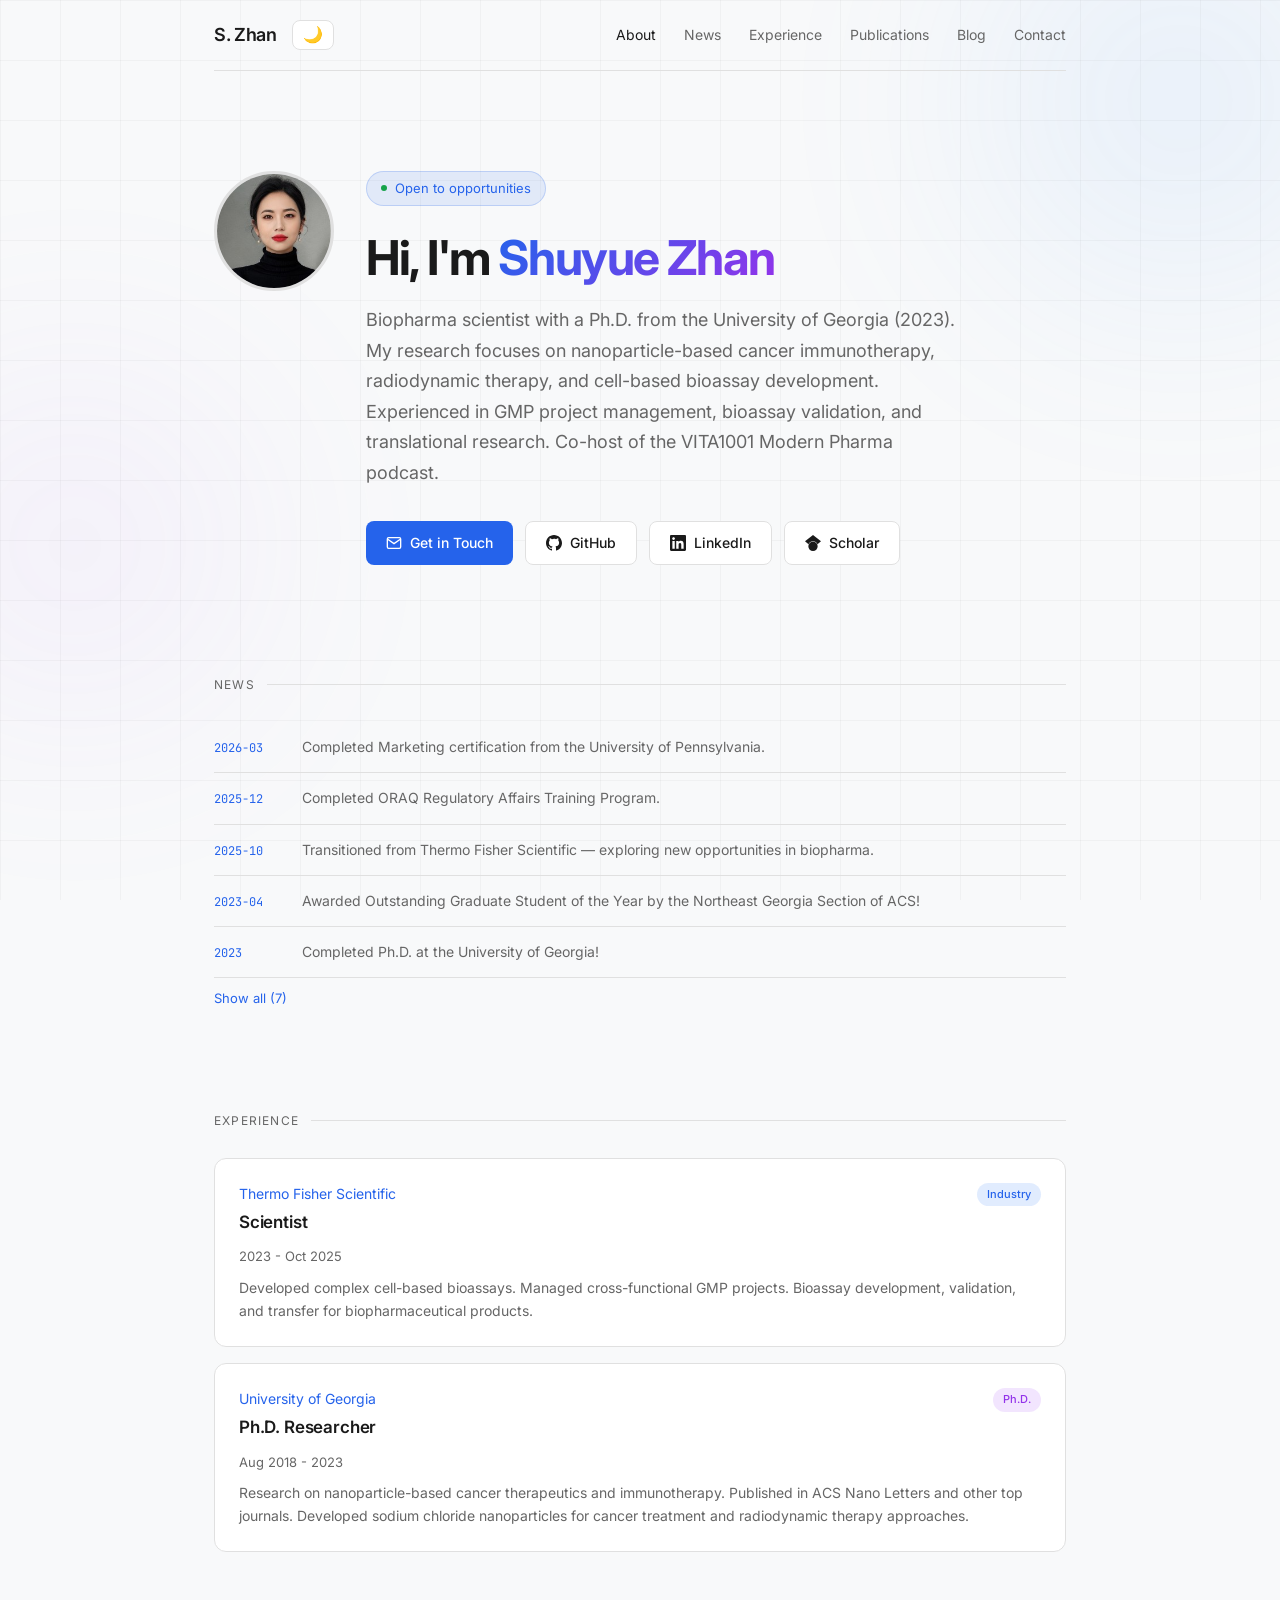
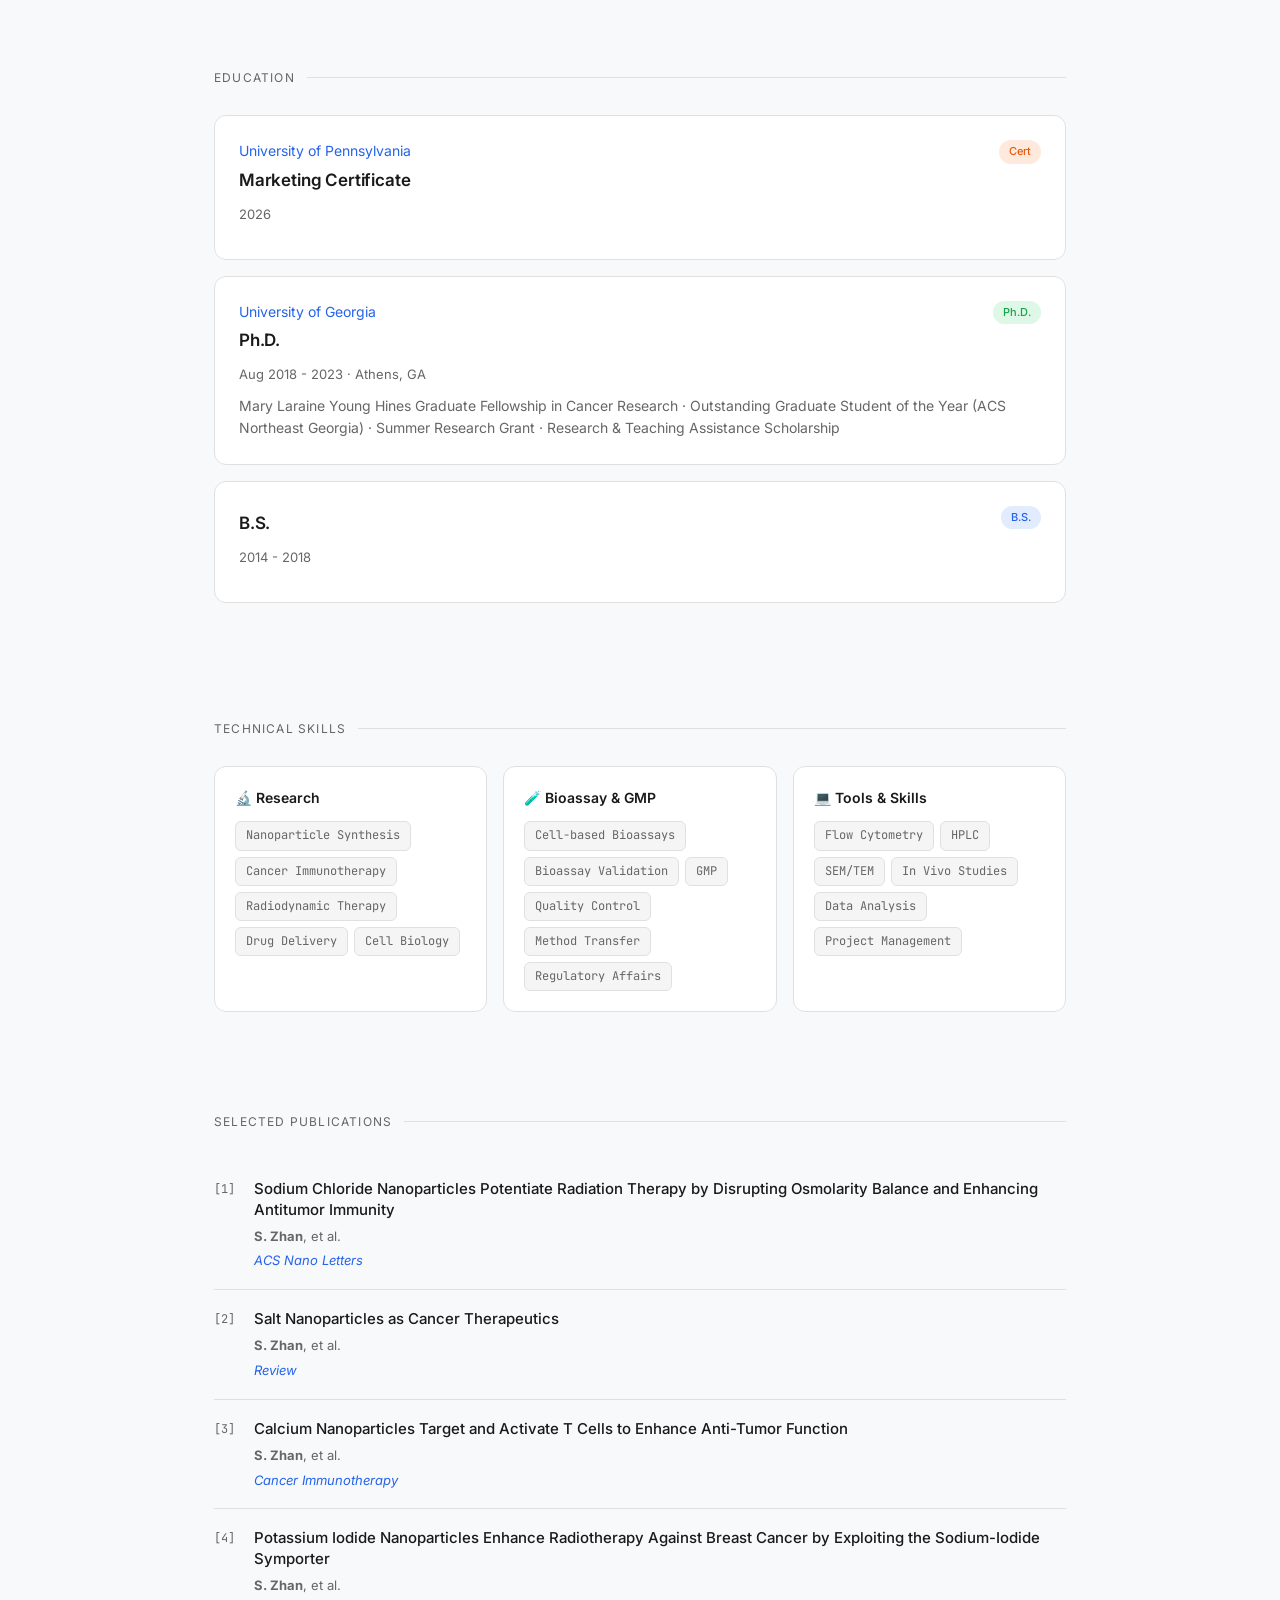
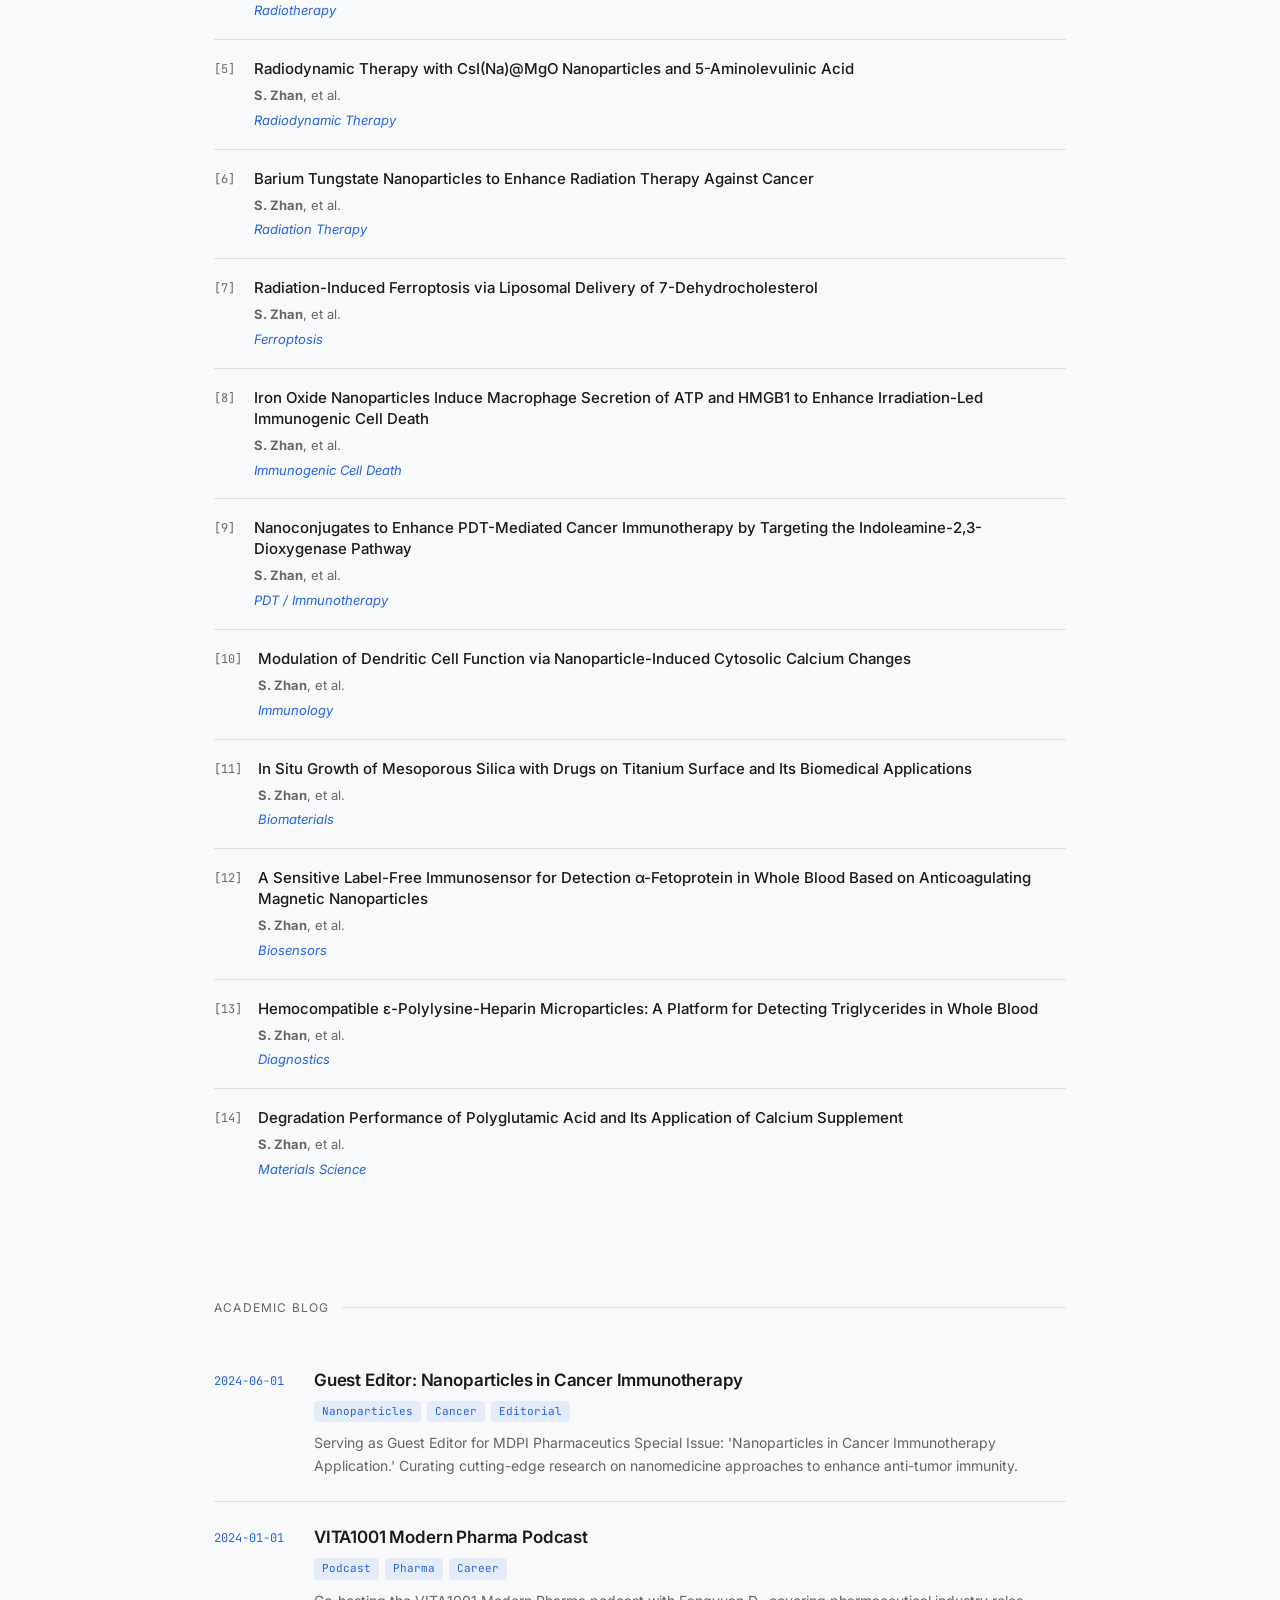
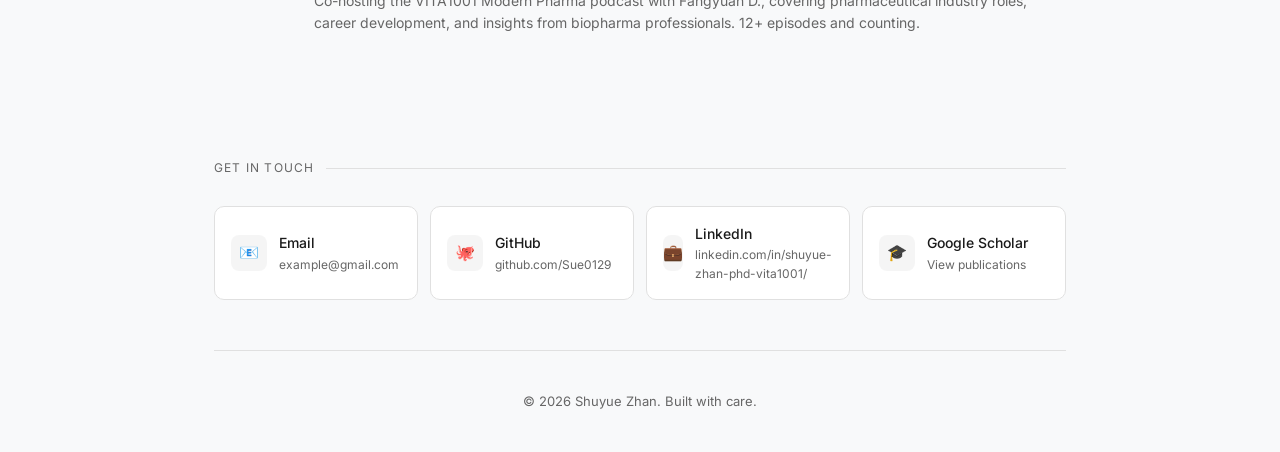
==== index.html @ 9979ed44 "Initial commit: Shuyue Zhan personal homepage" ====
<!DOCTYPE html>
<html lang="en">
<head>
  <meta charset="UTF-8">
  <meta name="viewport" content="width=device-width, initial-scale=1.0">
  <title>Shuyue Zhan — Biopharma Scientist</title>
  <link href="https://fonts.googleapis.com/css2?family=Inter:wght@300;400;500;600;700&family=JetBrains+Mono:wght@400;500&display=swap" rel="stylesheet">
  <link rel="stylesheet" href="style.css">
</head>
<body>
  <div class="glow-orb glow-1"></div>
  <div class="glow-orb glow-2"></div>

  <div class="container">
    <nav id="nav"></nav>

    <!-- Hero -->
    <div class="hero" id="about">
      <div class="hero-top">
        <img src="photo.jpg" alt="Ruijie Jiang" class="hero-photo">
        <div>
          <div class="hero-badge"><span class="dot"></span><span id="hero-badge"></span></div>
          <h1>Hi, I'm <span class="gradient" id="hero-name"></span></h1>
          <p class="hero-desc" id="hero-desc"></p>
          <div class="hero-links" id="hero-links"></div>
        </div>
      </div>
    </div>

    <!-- News (preview) -->
    <section id="news">
      <div class="section-title">News</div>
      <ul class="news-list" id="news-list"></ul>
    </section>

    <!-- Experience -->
    <section id="experience">
      <div class="section-title">Experience</div>
      <div id="experience-list"></div>
    </section>

    <!-- Education -->
    <section id="education">
      <div class="section-title">Education</div>
      <div id="education-list"></div>
    </section>

    <!-- Skills -->
    <section id="skills">
      <div class="section-title">Technical Skills</div>
      <div class="skills-grid" id="skills-grid"></div>
    </section>

    <!-- Publications (preview) -->
    <section id="publications">
      <div class="section-title">Selected Publications</div>
      <div id="pub-list"></div>
    </section>

    <!-- Blog (preview) -->
    <section id="blog">
      <div class="section-title">Academic Blog</div>
      <div class="blog-grid" id="blog-grid"></div>
    </section>

    <!-- Contact -->
    <section id="contact">
      <div class="section-title">Get in Touch</div>
      <div class="contact-grid" id="contact-grid"></div>
    </section>

    <footer id="footer"></footer>
  </div>

  <script src="data.js"></script>
  <script src="render.js"></script>
  <script>
    // Nav — links to dedicated pages
    renderNav('nav', '', 'about');
    initTheme();

    // Hero
    $('hero-badge').textContent = SITE.badge;
    $('hero-name').textContent = SITE.name;
    $('hero-desc').textContent = SITE.heroDesc;
    $('hero-links').innerHTML = `
      <a href="mailto:${SITE.email}" class="btn-primary">${ICONS.mail} Get in Touch</a>
      <a href="${SITE.github}" class="btn-secondary" target="_blank">${ICONS.github} GitHub</a>
      <a href="${SITE.linkedin}" class="btn-secondary" target="_blank">${ICONS.linkedin} LinkedIn</a>
      <a href="${SITE.scholar}" class="btn-secondary" target="_blank">${ICONS.scholar} Scholar</a>
    `;

    // Sections
    renderNews('news-list', false);
    renderCards(SITE.experience, 'experience-list');
    renderCards(SITE.education, 'education-list');
    renderSkills('skills-grid');
    renderPublications('pub-list');
    renderBlog('blog-grid', '');
    renderContact('contact-grid');
    renderFooter('footer');
  </script>
</body>
</html>
---- style.css ----
/* ============================================================
   style.css — 日夜双主题 + 所有组件样式
   ============================================================ */

/* ---- Night theme (default) ---- */
:root {
  --bg: #0a0a0a;
  --bg-card: #111111;
  --bg-card-hover: #1a1a1a;
  --border: #222;
  --text: #e5e5e5;
  --text-muted: #888;
  --accent: #3b82f6;
  --accent-hover: #2563eb;
  --accent-glow: rgba(59, 130, 246, 0.15);
  --accent-border: rgba(59, 130, 246, 0.2);
  --green: #22c55e;
  --purple: #a855f7;
  --orange: #f97316;
  --grid-line: rgba(255, 255, 255, 0.02);
  --skill-tag-bg: rgba(255, 255, 255, 0.05);
  --contact-icon-bg: rgba(255, 255, 255, 0.05);
  --glow1-color: #3b82f6;
  --glow2-color: #a855f7;
  --glow1-opacity: 0.08;
  --glow2-opacity: 0.06;
  --card-hover-border: #333;
  --gradient-from: var(--accent);
  --gradient-to: var(--purple);
}

/* ---- Day theme ---- */
[data-theme="day"] {
  --bg: #f8f9fa;
  --bg-card: #ffffff;
  --bg-card-hover: #f0f1f3;
  --border: #e0e0e0;
  --text: #1a1a1a;
  --text-muted: #666;
  --accent: #2563eb;
  --accent-hover: #1d4ed8;
  --accent-glow: rgba(37, 99, 235, 0.1);
  --accent-border: rgba(37, 99, 235, 0.2);
  --green: #16a34a;
  --purple: #9333ea;
  --orange: #ea580c;
  --grid-line: rgba(0, 0, 0, 0.03);
  --skill-tag-bg: rgba(0, 0, 0, 0.04);
  --contact-icon-bg: rgba(0, 0, 0, 0.04);
  --glow1-color: #60a5fa;
  --glow2-color: #c084fc;
  --glow1-opacity: 0.10;
  --glow2-opacity: 0.08;
  --card-hover-border: #ccc;
  --gradient-from: #2563eb;
  --gradient-to: #9333ea;
}

/* ---- Reset ---- */
* { margin: 0; padding: 0; box-sizing: border-box; }

body {
  font-family: 'Inter', -apple-system, sans-serif;
  background: var(--bg);
  color: var(--text);
  line-height: 1.6;
  overflow-x: hidden;
  transition: background 0.4s, color 0.4s;
}

/* Grid overlay */
body::before {
  content: '';
  position: fixed;
  inset: 0;
  background-image:
    linear-gradient(var(--grid-line) 1px, transparent 1px),
    linear-gradient(90deg, var(--grid-line) 1px, transparent 1px);
  background-size: 60px 60px;
  pointer-events: none;
  z-index: 0;
}

/* Glow orbs */
.glow-orb {
  position: fixed;
  border-radius: 50%;
  filter: blur(120px);
  pointer-events: none;
  z-index: 0;
  transition: opacity 0.4s, background 0.4s;
}
.glow-1 { width: 400px; height: 400px; background: var(--glow1-color); top: -100px; right: -100px; opacity: var(--glow1-opacity); }
.glow-2 { width: 350px; height: 350px; background: var(--glow2-color); bottom: 20%; left: -100px; opacity: var(--glow2-opacity); }

/* ---- Layout ---- */
.container {
  max-width: 900px;
  margin: 0 auto;
  padding: 0 24px;
  position: relative;
  z-index: 1;
}

/* ---- Nav ---- */
nav {
  padding: 20px 0;
  display: flex;
  justify-content: space-between;
  align-items: center;
  border-bottom: 1px solid var(--border);
  margin-bottom: 60px;
}
.nav-left { display: flex; align-items: center; gap: 16px; }
.nav-name { font-weight: 600; font-size: 18px; letter-spacing: -0.02em; }
.nav-links { display: flex; gap: 28px; }
.nav-links a {
  color: var(--text-muted);
  text-decoration: none;
  font-size: 14px;
  transition: color 0.2s;
}
.nav-links a:hover { color: var(--text); }

/* Theme toggle */
.theme-toggle {
  background: var(--bg-card);
  border: 1px solid var(--border);
  border-radius: 8px;
  padding: 6px 10px;
  cursor: pointer;
  font-size: 16px;
  line-height: 1;
  transition: all 0.2s;
}
.theme-toggle:hover { border-color: var(--card-hover-border); }

/* ---- Hero ---- */
.hero { padding: 40px 0 60px; }
.hero-top { display: flex; align-items: flex-start; gap: 32px; }
.hero-photo {
  width: 120px; height: 120px;
  border-radius: 50%;
  border: 3px solid var(--border);
  object-fit: cover;
  flex-shrink: 0;
  transition: border-color 0.3s;
}
.hero-photo:hover { border-color: var(--accent); }
@media (max-width: 640px) {
  .hero-top { flex-direction: column; align-items: center; text-align: center; }
  .hero-photo { width: 100px; height: 100px; }
  .hero-desc { max-width: 100%; }
  .hero-links { justify-content: center; }
}
.hero-badge {
  display: inline-flex;
  align-items: center;
  gap: 8px;
  padding: 6px 14px;
  background: var(--accent-glow);
  border: 1px solid var(--accent-border);
  border-radius: 20px;
  font-size: 13px;
  color: var(--accent);
  margin-bottom: 24px;
}
.hero-badge .dot {
  width: 6px; height: 6px;
  background: var(--green);
  border-radius: 50%;
  animation: pulse 2s infinite;
}
@keyframes pulse {
  0%, 100% { opacity: 1; }
  50% { opacity: 0.4; }
}
.hero h1 {
  font-size: 48px;
  font-weight: 700;
  letter-spacing: -0.03em;
  line-height: 1.15;
  margin-bottom: 20px;
}
.hero h1 .gradient {
  background: linear-gradient(135deg, var(--gradient-from), var(--gradient-to));
  -webkit-background-clip: text;
  -webkit-text-fill-color: transparent;
  background-clip: text;
}
.hero-desc {
  font-size: 18px;
  color: var(--text-muted);
  max-width: 600px;
  line-height: 1.7;
}
.hero-links { display: flex; gap: 12px; margin-top: 32px; flex-wrap: wrap; }
.hero-links a {
  display: inline-flex;
  align-items: center;
  gap: 8px;
  padding: 10px 20px;
  border-radius: 8px;
  font-size: 14px;
  font-weight: 500;
  text-decoration: none;
  transition: all 0.2s;
}
.btn-primary { background: var(--accent); color: #fff; }
.btn-primary:hover { background: var(--accent-hover); }
.btn-secondary {
  background: var(--bg-card);
  color: var(--text);
  border: 1px solid var(--border);
}
.btn-secondary:hover { background: var(--bg-card-hover); border-color: var(--card-hover-border); }

/* ---- Section ---- */
section { padding: 50px 0; }
.section-title {
  font-size: 12px;
  text-transform: uppercase;
  letter-spacing: 0.1em;
  color: var(--text-muted);
  margin-bottom: 28px;
  display: flex;
  align-items: center;
  gap: 12px;
}
.section-title::after {
  content: '';
  flex: 1;
  height: 1px;
  background: var(--border);
}

/* ---- Card ---- */
.card {
  background: var(--bg-card);
  border: 1px solid var(--border);
  border-radius: 12px;
  padding: 24px;
  margin-bottom: 16px;
  transition: all 0.25s;
}
.card:hover {
  background: var(--bg-card-hover);
  border-color: var(--card-hover-border);
  transform: translateY(-2px);
}
.card-header {
  display: flex;
  justify-content: space-between;
  align-items: flex-start;
  margin-bottom: 10px;
}
.card-title { font-size: 17px; font-weight: 600; letter-spacing: -0.01em; }
.card-tag { font-size: 11px; padding: 3px 10px; border-radius: 12px; font-weight: 500; }
.tag-blue   { background: rgba(59, 130, 246, 0.15); color: var(--accent); }
.tag-green  { background: rgba(34, 197, 94, 0.15);  color: var(--green); }
.tag-purple { background: rgba(168, 85, 247, 0.15); color: var(--purple); }
.tag-orange { background: rgba(249, 115, 22, 0.15); color: var(--orange); }
.card-org { font-size: 14px; color: var(--accent); margin-bottom: 4px; }
.card-date { font-size: 13px; color: var(--text-muted); margin-bottom: 10px; }
.card-desc { font-size: 14px; color: var(--text-muted); line-height: 1.6; }

/* ---- Skills ---- */
.skills-grid {
  display: grid;
  grid-template-columns: repeat(auto-fill, minmax(250px, 1fr));
  gap: 16px;
}
.skill-card {
  background: var(--bg-card);
  border: 1px solid var(--border);
  border-radius: 12px;
  padding: 20px;
  transition: all 0.25s;
}
.skill-card:hover { border-color: var(--card-hover-border); transform: translateY(-2px); }
.skill-card h3 {
  font-size: 14px;
  font-weight: 600;
  margin-bottom: 12px;
  display: flex;
  align-items: center;
  gap: 8px;
}
.skill-tags { display: flex; flex-wrap: wrap; gap: 6px; }
.skill-tag {
  font-size: 12px;
  padding: 4px 10px;
  background: var(--skill-tag-bg);
  border: 1px solid var(--border);
  border-radius: 6px;
  color: var(--text-muted);
  font-family: 'JetBrains Mono', monospace;
}

/* ---- Publications ---- */
.pub-item {
  display: flex;
  gap: 16px;
  padding: 18px 0;
  border-bottom: 1px solid var(--border);
  transition: padding-left 0.2s;
}
.pub-item:last-child { border-bottom: none; }
.pub-item:hover { padding-left: 8px; }
.pub-num {
  font-family: 'JetBrains Mono', monospace;
  font-size: 12px;
  color: var(--text-muted);
  min-width: 24px;
  padding-top: 2px;
}
.pub-content { flex: 1; }
.pub-title { font-size: 15px; font-weight: 500; margin-bottom: 6px; line-height: 1.4; }
.pub-title a { color: var(--text); text-decoration: none; }
.pub-title a:hover { color: var(--accent); }
.pub-authors { font-size: 13px; color: var(--text-muted); margin-bottom: 4px; }
.pub-venue { font-size: 13px; color: var(--accent); font-style: italic; }

/* ---- Contact ---- */
.contact-grid {
  display: grid;
  grid-template-columns: repeat(auto-fit, minmax(200px, 1fr));
  gap: 12px;
}
.contact-item {
  display: flex;
  align-items: center;
  gap: 12px;
  padding: 16px;
  background: var(--bg-card);
  border: 1px solid var(--border);
  border-radius: 10px;
  text-decoration: none;
  color: var(--text);
  font-size: 14px;
  transition: all 0.2s;
}
.contact-item:hover { border-color: var(--accent); background: var(--bg-card-hover); }
.contact-icon {
  width: 36px; height: 36px;
  display: flex;
  align-items: center;
  justify-content: center;
  background: var(--contact-icon-bg);
  border-radius: 8px;
  font-size: 16px;
}
.contact-label { font-weight: 500; }
.contact-sub { font-size: 12px; color: var(--text-muted); }

/* ---- News ---- */
.news-list { list-style: none; }
.news-item {
  display: flex;
  gap: 16px;
  padding: 14px 0;
  border-bottom: 1px solid var(--border);
  font-size: 14px;
  align-items: baseline;
}
.news-item:last-child { border-bottom: none; }
.news-date {
  font-family: 'JetBrains Mono', monospace;
  font-size: 12px;
  color: var(--accent);
  white-space: nowrap;
  min-width: 72px;
}
.news-text { color: var(--text-muted); line-height: 1.5; }
.news-show-more {
  display: inline-block;
  margin-top: 12px;
  font-size: 13px;
  color: var(--accent);
  cursor: pointer;
  background: none;
  border: none;
  padding: 0;
  font-family: inherit;
}
.news-show-more:hover { text-decoration: underline; }

/* ---- Blog ---- */
.blog-grid {
  display: flex;
  flex-direction: column;
  gap: 0;
}
.blog-card {
  display: flex;
  gap: 20px;
  align-items: flex-start;
  padding: 24px 0;
  border-bottom: 1px solid var(--border);
  transition: all 0.2s;
}
.blog-card:last-child { border-bottom: none; }
.blog-card:hover { padding-left: 8px; }
.blog-card-date-col {
  min-width: 80px;
  font-family: 'JetBrains Mono', monospace;
  font-size: 12px;
  color: var(--accent);
  padding-top: 3px;
  white-space: nowrap;
}
.blog-card-content { flex: 1; }
.blog-card-title {
  font-size: 17px;
  font-weight: 600;
  margin-bottom: 8px;
  letter-spacing: -0.01em;
  line-height: 1.4;
}
.blog-card-title a { color: var(--text); text-decoration: none; }
.blog-card-title a:hover { color: var(--accent); }
.blog-card-meta {
  font-size: 12px;
  color: var(--text-muted);
  margin-bottom: 10px;
  display: flex;
  align-items: center;
  gap: 10px;
}
.blog-card-tags { display: flex; gap: 6px; flex-wrap: wrap; }
.blog-tag {
  font-size: 11px;
  padding: 2px 8px;
  background: rgba(59, 130, 246, 0.1);
  color: var(--accent);
  border-radius: 4px;
  font-family: 'JetBrains Mono', monospace;
}
.blog-card-summary {
  font-size: 14px;
  color: var(--text-muted);
  line-height: 1.6;
}
.blog-card-readmore {
  display: inline-block;
  margin-top: 8px;
  font-size: 13px;
  color: var(--accent);
  text-decoration: none;
}
.blog-card-readmore:hover { text-decoration: underline; }
.blog-empty {
  color: var(--text-muted);
  font-size: 14px;
  font-style: italic;
}

/* ---- Footer ---- */
footer {
  padding: 40px 0;
  border-top: 1px solid var(--border);
  text-align: center;
  color: var(--text-muted);
  font-size: 13px;
}

/* ---- Responsive ---- */
@media (max-width: 640px) {
  .hero h1 { font-size: 32px; }
  .hero-desc { font-size: 16px; }
  nav { flex-direction: column; gap: 16px; }
  .skills-grid { grid-template-columns: 1fr; }
  .contact-grid { grid-template-columns: 1fr; }
  .blog-card { flex-direction: column; gap: 8px; }
  .blog-card-date-col { min-width: auto; }
  .pub-item { flex-direction: column; gap: 4px; }
  .pub-num { min-width: auto; }
}
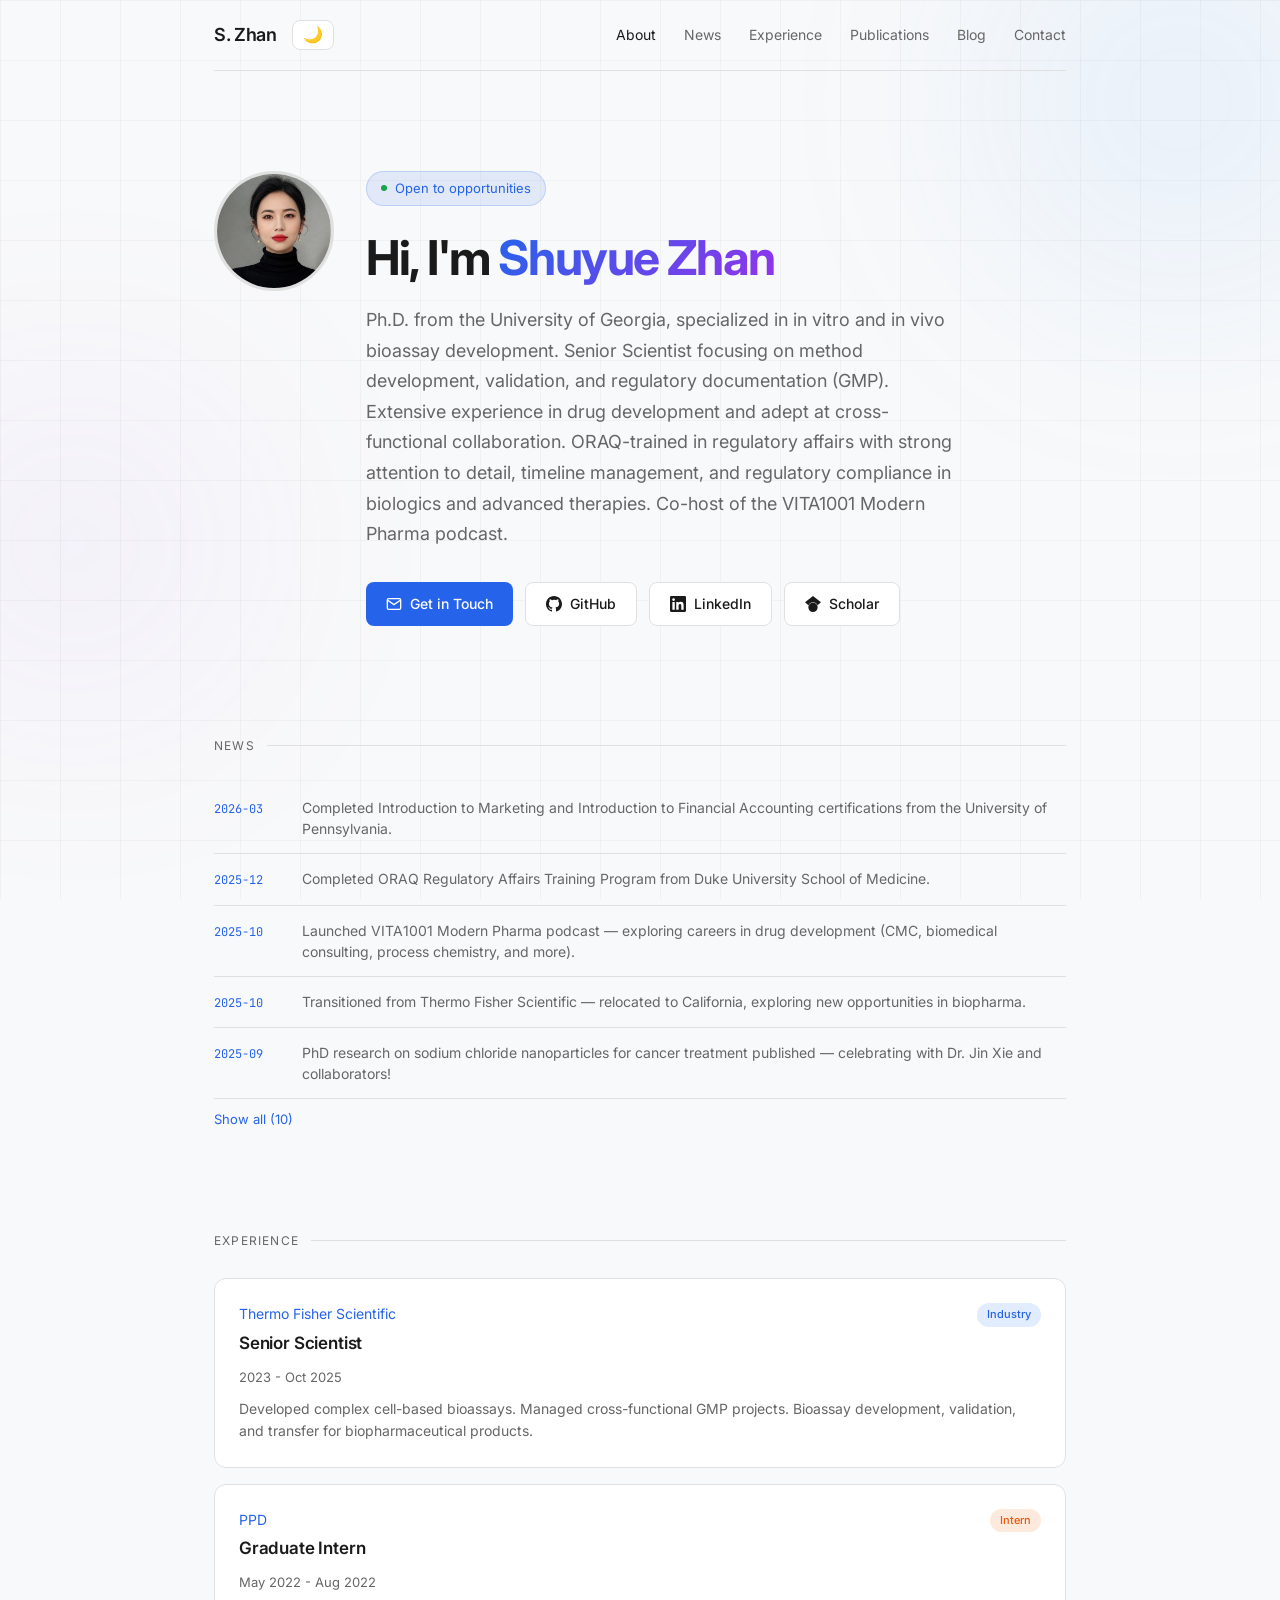
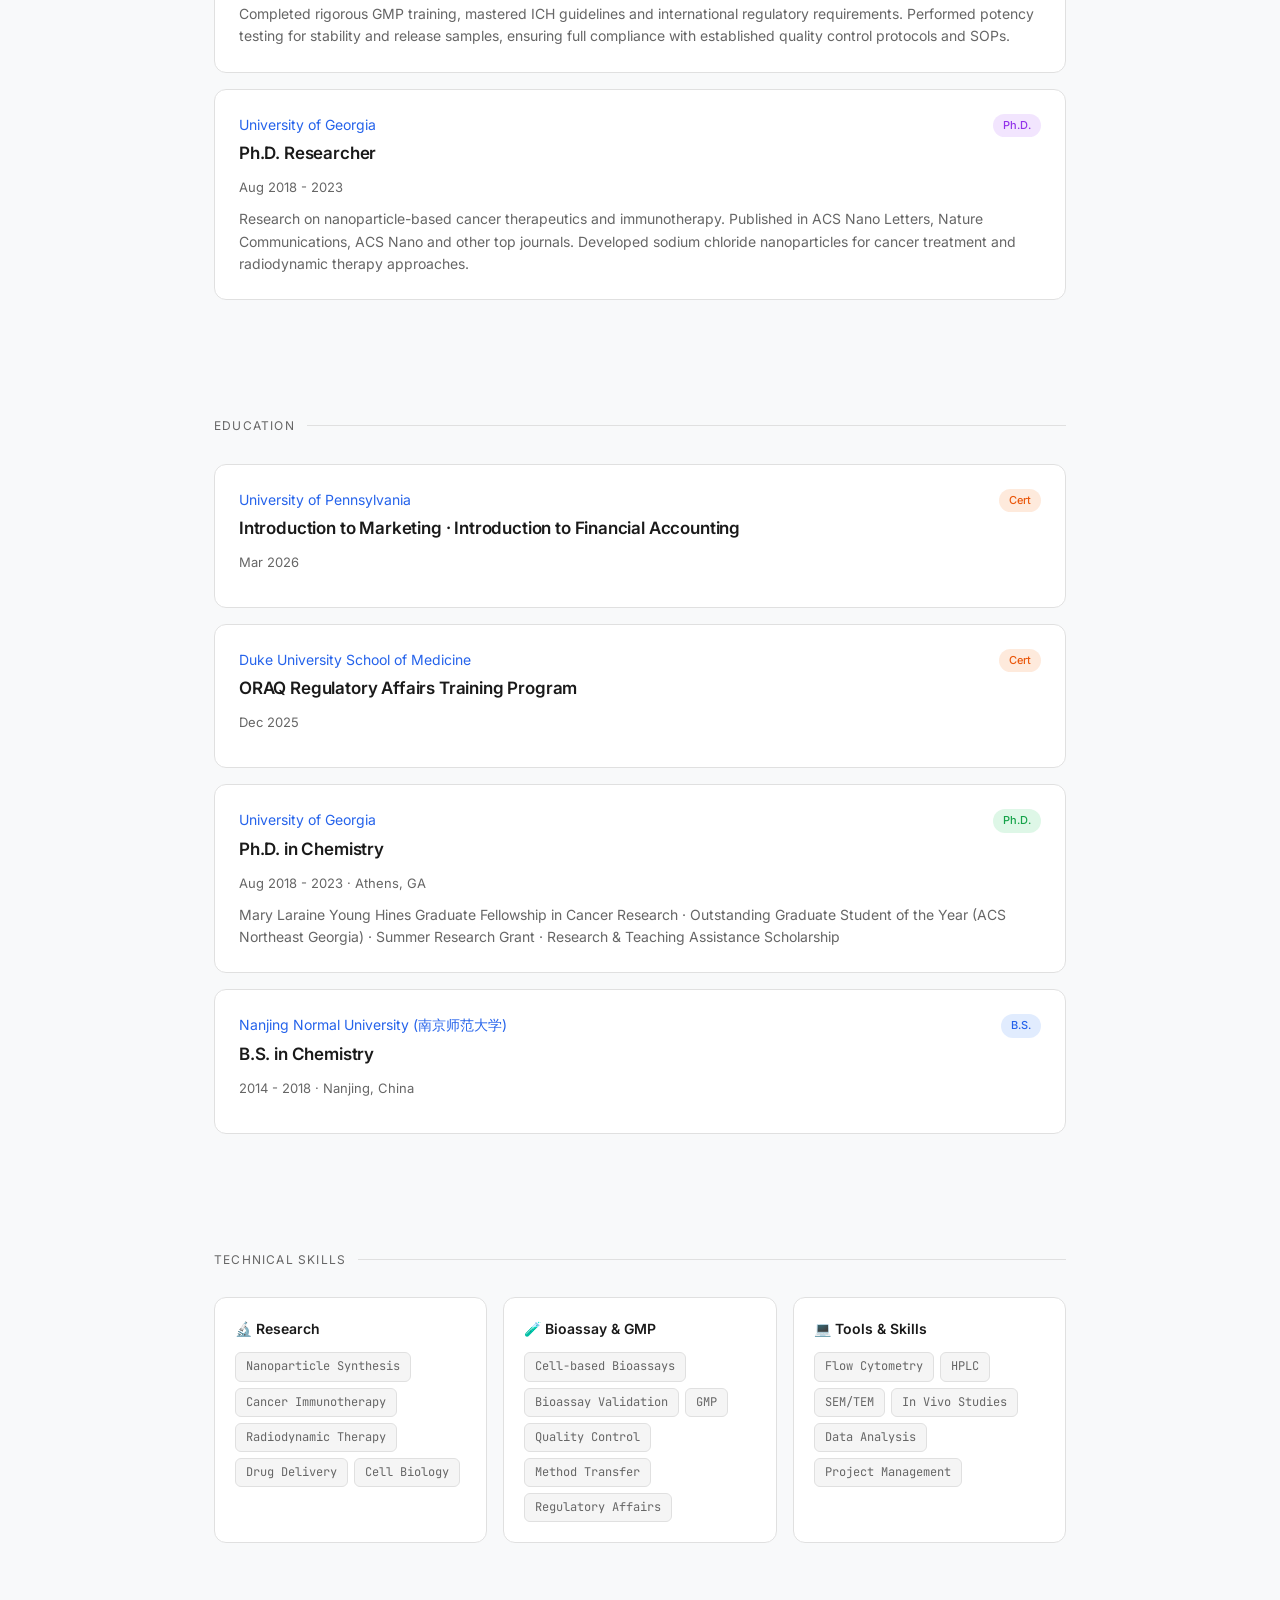
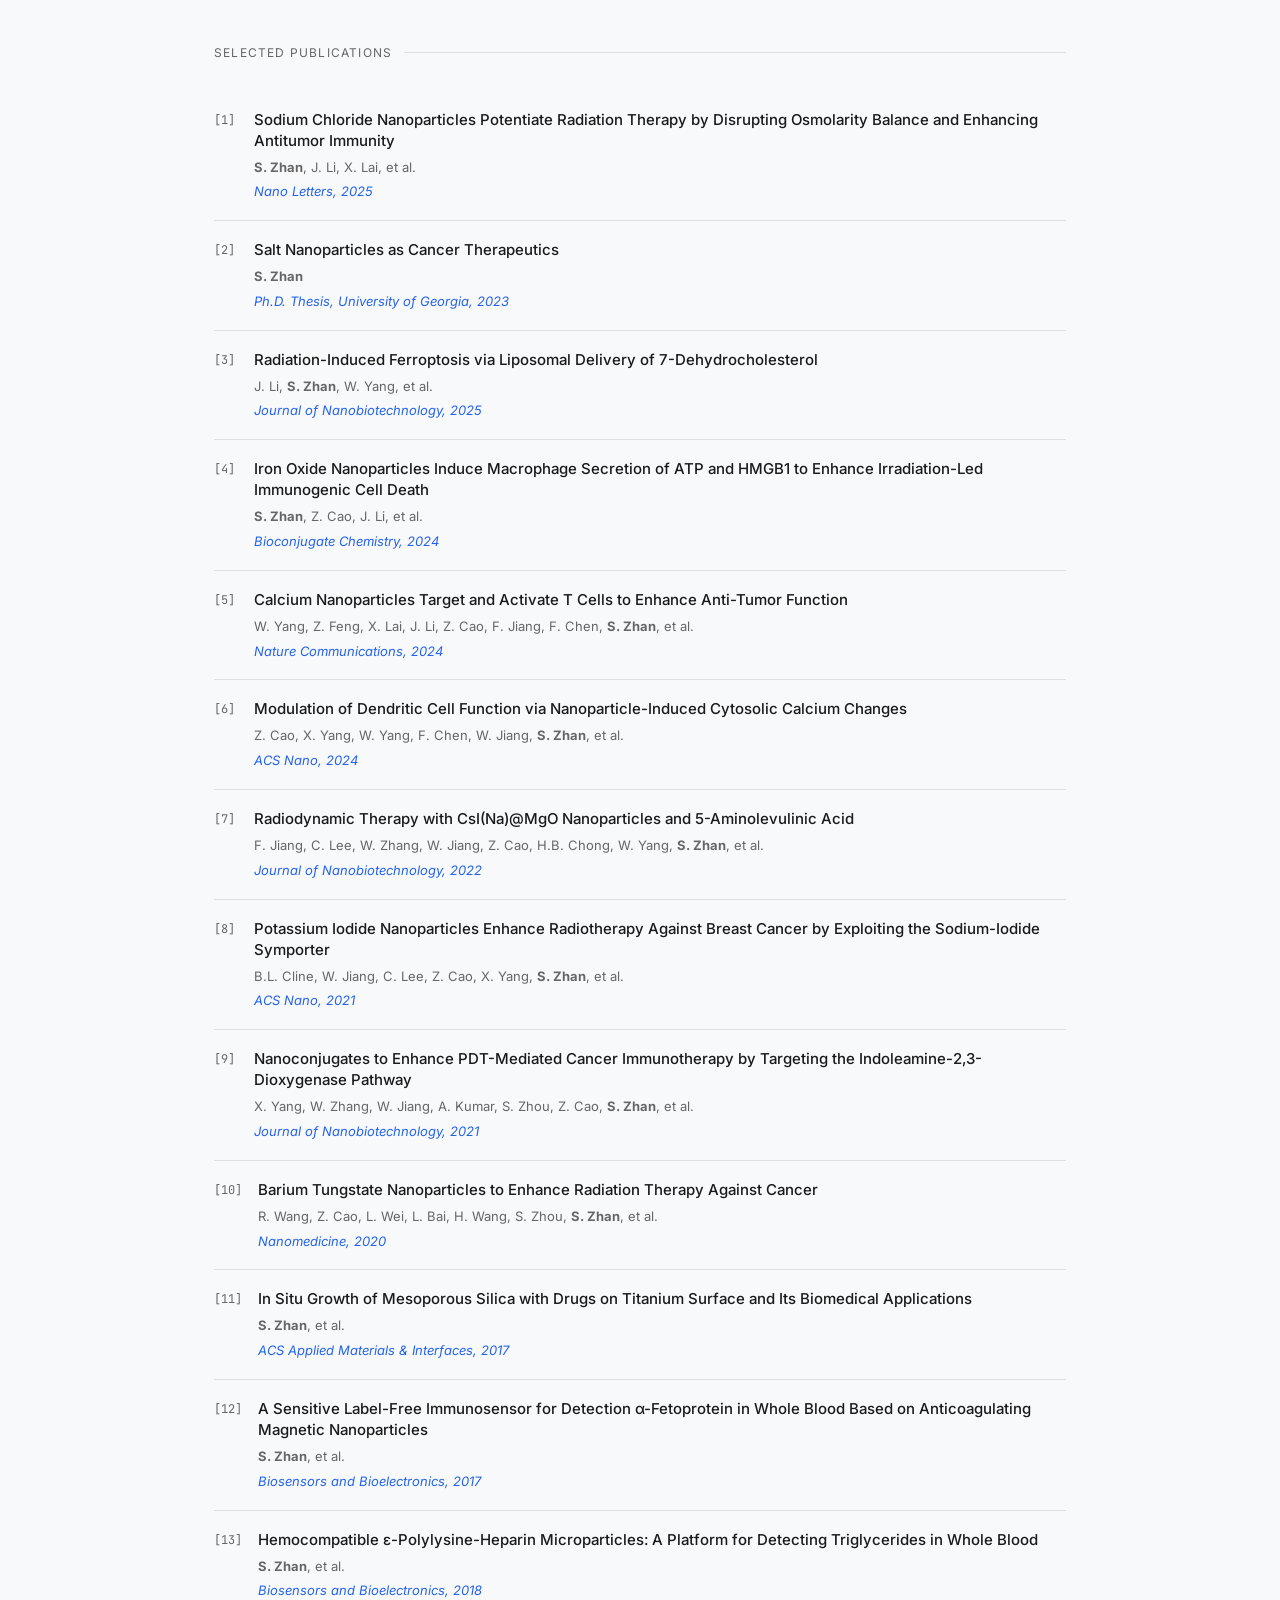
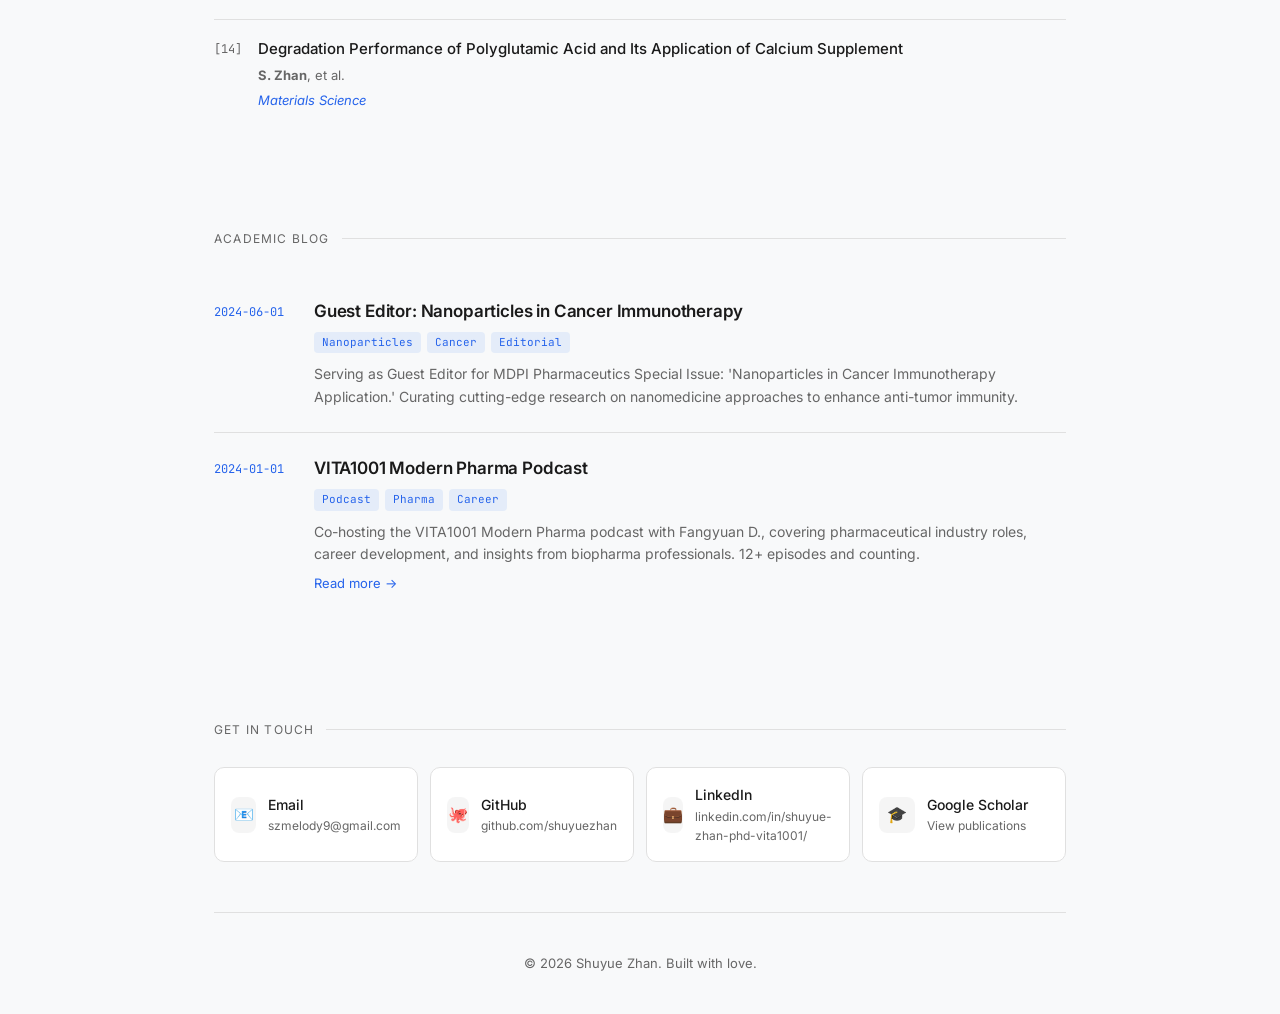
==== commit 7ae27a91: "Fix: photo alt text Ruijie Jiang -> Shuyue Zhan" ====
--- a/index.html
+++ b/index.html
@@ -17,7 +17,7 @@
     <!-- Hero -->
     <div class="hero" id="about">
       <div class="hero-top">
-        <img src="photo.jpg" alt="Ruijie Jiang" class="hero-photo">
+        <img src="photo.jpg" alt="Shuyue Zhan" class="hero-photo">
         <div>
           <div class="hero-badge"><span class="dot"></span><span id="hero-badge"></span></div>
           <h1>Hi, I'm <span class="gradient" id="hero-name"></span></h1>
